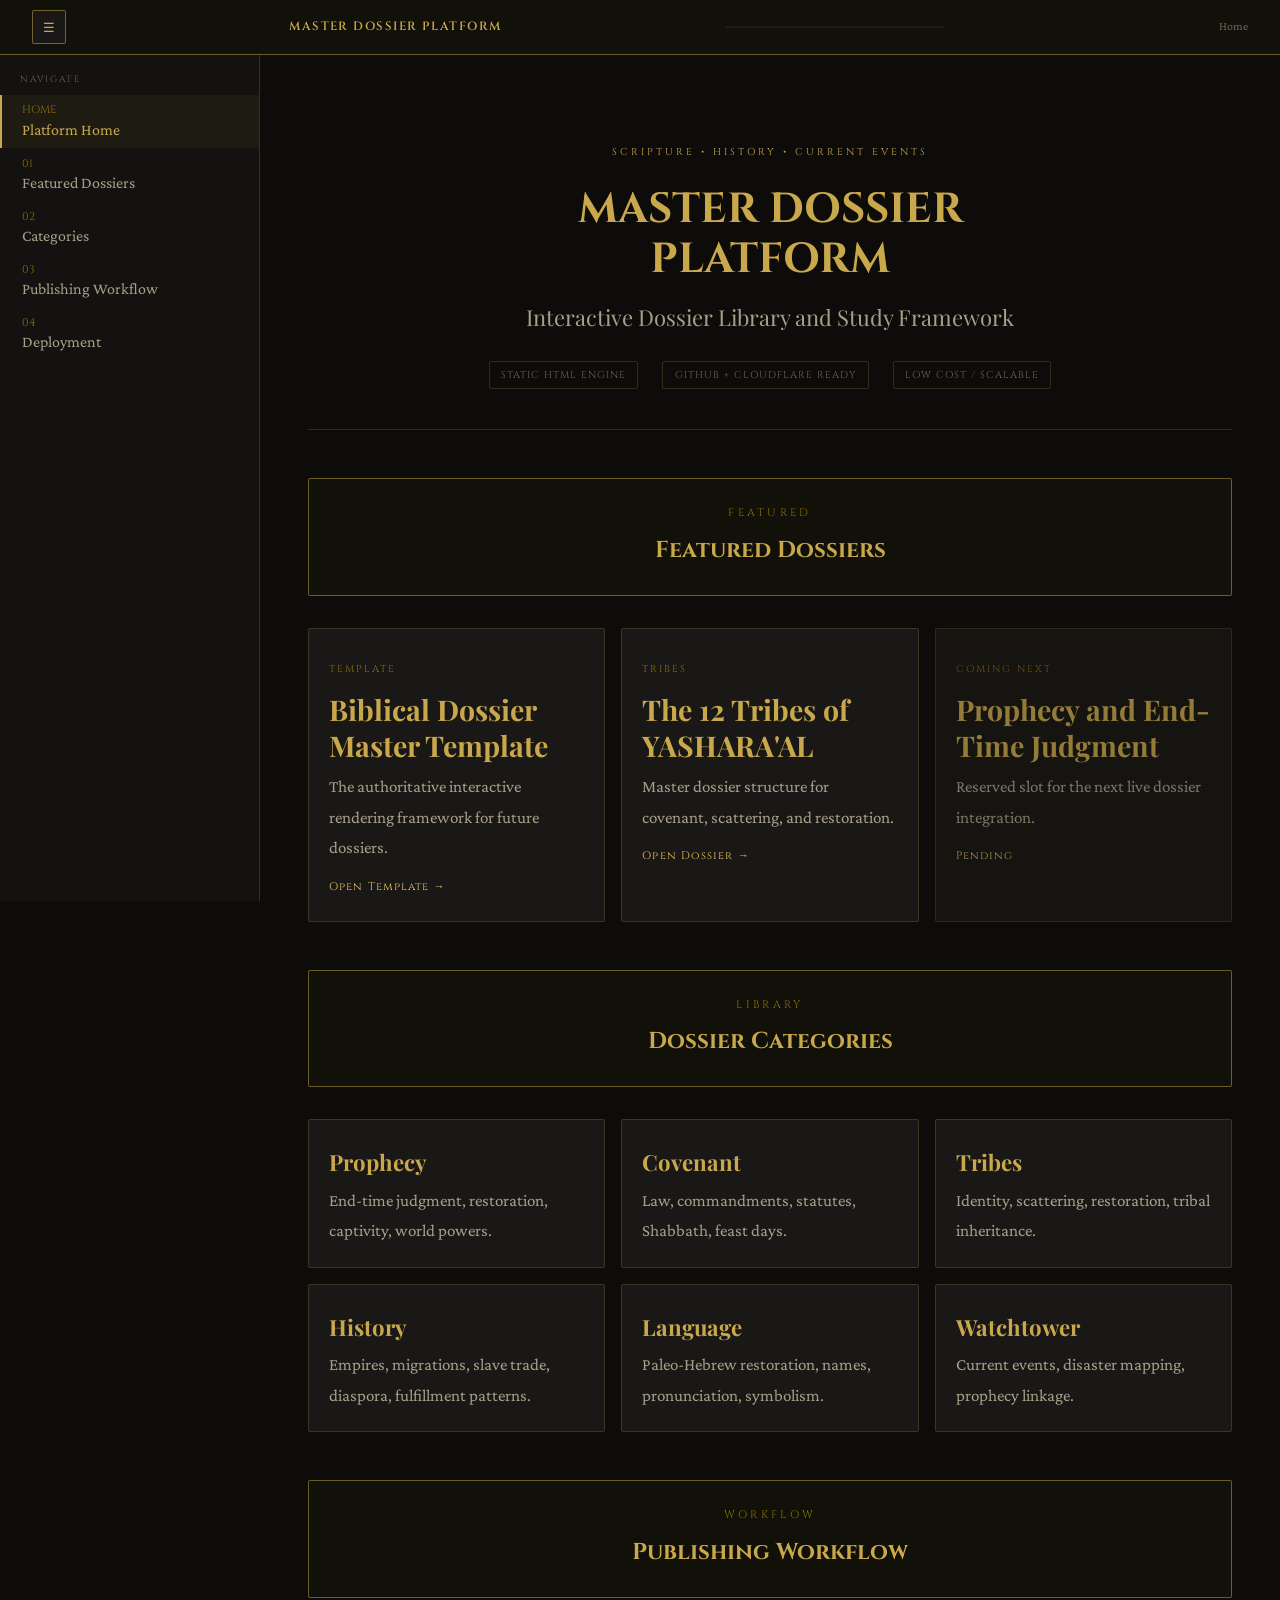
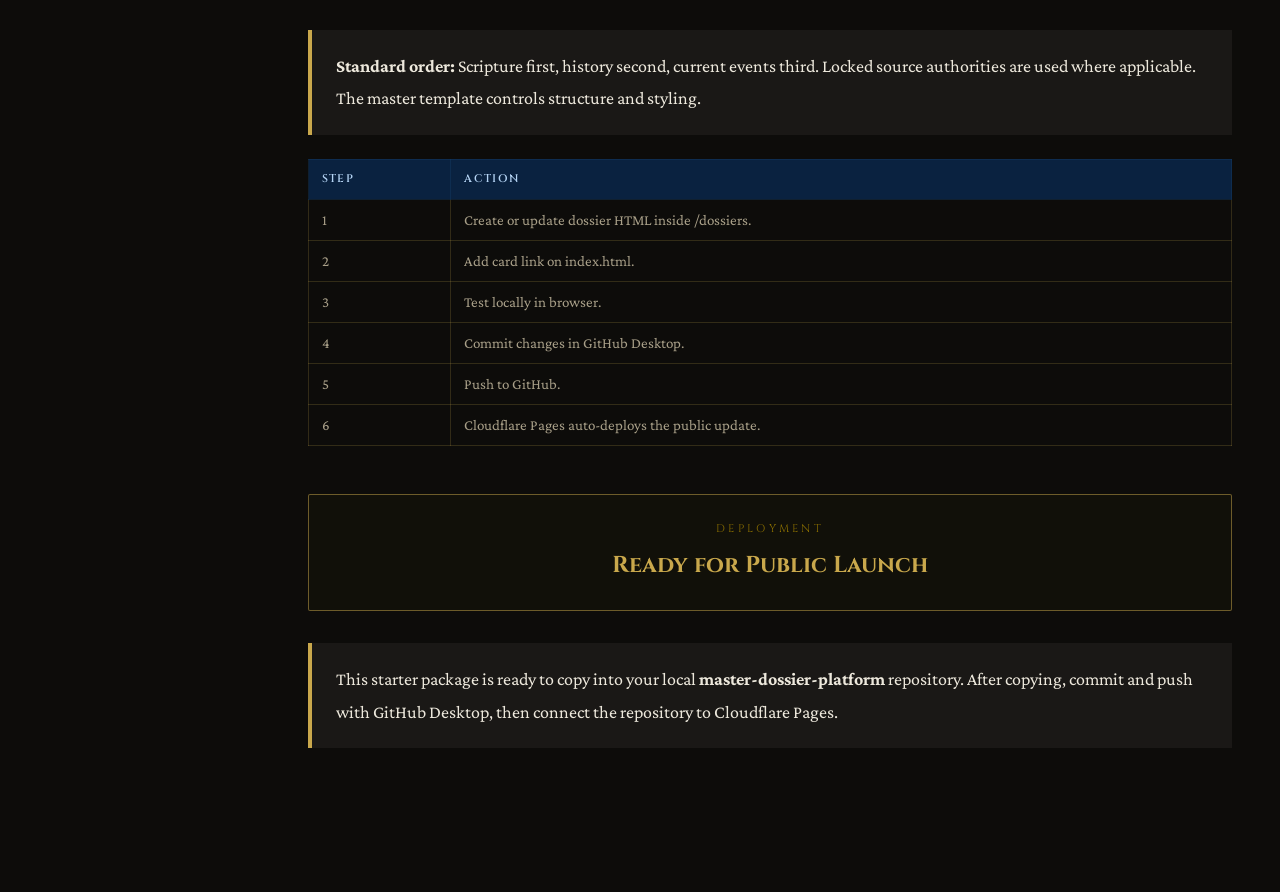
==== index.html @ 312e2ee8 "Initial platform deployment Initial operational starter package" ====
<!DOCTYPE html>
<html lang="en"><head><meta charset="UTF-8"><meta name="viewport" content="width=device-width, initial-scale=1.0"><title>Master Dossier Platform</title><link href="https://fonts.googleapis.com/css2?family=Playfair+Display:wght@400;600;700&family=Crimson+Pro:ital,wght@0,300;0,400;0,600;1,400&family=Cinzel:wght@400;600;700&display=swap" rel="stylesheet"><link rel="stylesheet" href="css/main.css"></head>
<body><header class="site-header"><div class="site-header-inner"><button class="sidebar-toggle" id="sidebarToggle" aria-label="Toggle navigation">☰</button><span class="site-title">MASTER DOSSIER PLATFORM</span><div class="progress-bar-wrap"><div class="progress-bar-fill" id="progressFill"></div></div><span class="section-indicator" id="sectionIndicator">Home</span></div></header>
<div class="layout" id="layout"><nav class="sidebar" id="sidebar"><div class="nav-label">Navigate</div><a class="nav-item active" onclick="scrollToAnchor('home')" id="nav-home"><span class="nav-num">HOME</span>Platform Home</a><a class="nav-item" onclick="scrollToAnchor('featured')" id="nav-featured"><span class="nav-num">01</span>Featured Dossiers</a><a class="nav-item" onclick="scrollToAnchor('categories')" id="nav-categories"><span class="nav-num">02</span>Categories</a><a class="nav-item" onclick="scrollToAnchor('workflow')" id="nav-workflow"><span class="nav-num">03</span>Publishing Workflow</a><a class="nav-item" onclick="scrollToAnchor('deployment')" id="nav-deployment"><span class="nav-num">04</span>Deployment</a></nav>
<main class="main" id="mainContent"><section class="title-block doc-section visible" id="home"><span class="dossier-eyebrow">SCRIPTURE • HISTORY • CURRENT EVENTS</span><h1 class="dossier-title">MASTER DOSSIER<br>PLATFORM</h1><div class="dossier-subtitle">Interactive Dossier Library and Study Framework</div><div class="dossier-meta"><span class="meta-pill">STATIC HTML ENGINE</span><span class="meta-pill">GITHUB + CLOUDFLARE READY</span><span class="meta-pill">LOW COST / SCALABLE</span></div></section>
<section class="doc-section visible" id="featured"><div class="section-divider"><span class="section-num">FEATURED</span><div class="section-title">Featured Dossiers</div></div><div class="card-grid"><a class="dossier-card" href="dossiers/biblical-dossier-master-template.html"><span class="card-kicker">TEMPLATE</span><h2>Biblical Dossier Master Template</h2><p>The authoritative interactive rendering framework for future dossiers.</p><span class="card-link">Open Template →</span></a><a class="dossier-card" href="dossiers/the-12-tribes-of-yasharal.html"><span class="card-kicker">TRIBES</span><h2>The 12 Tribes of YASHARA'AL</h2><p>Master dossier structure for covenant, scattering, and restoration.</p><span class="card-link">Open Dossier →</span></a><a class="dossier-card muted" href="#"><span class="card-kicker">COMING NEXT</span><h2>Prophecy and End-Time Judgment</h2><p>Reserved slot for the next live dossier integration.</p><span class="card-link">Pending</span></a></div></section>
<section class="doc-section" id="categories"><div class="section-divider"><span class="section-num">LIBRARY</span><div class="section-title">Dossier Categories</div></div><div class="category-grid"><div class="category-block"><h3>Prophecy</h3><p>End-time judgment, restoration, captivity, world powers.</p></div><div class="category-block"><h3>Covenant</h3><p>Law, commandments, statutes, Shabbath, feast days.</p></div><div class="category-block"><h3>Tribes</h3><p>Identity, scattering, restoration, tribal inheritance.</p></div><div class="category-block"><h3>History</h3><p>Empires, migrations, slave trade, diaspora, fulfillment patterns.</p></div><div class="category-block"><h3>Language</h3><p>Paleo-Hebrew restoration, names, pronunciation, symbolism.</p></div><div class="category-block"><h3>Watchtower</h3><p>Current events, disaster mapping, prophecy linkage.</p></div></div></section>
<section class="doc-section" id="workflow"><div class="section-divider"><span class="section-num">WORKFLOW</span><div class="section-title">Publishing Workflow</div></div><div class="callout"><p><strong>Standard order:</strong> Scripture first, history second, current events third. Locked source authorities are used where applicable. The master template controls structure and styling.</p></div><div class="table-wrap"><table><thead><tr><th>STEP</th><th>ACTION</th></tr></thead><tbody><tr><td>1</td><td>Create or update dossier HTML inside /dossiers.</td></tr><tr><td>2</td><td>Add card link on index.html.</td></tr><tr><td>3</td><td>Test locally in browser.</td></tr><tr><td>4</td><td>Commit changes in GitHub Desktop.</td></tr><tr><td>5</td><td>Push to GitHub.</td></tr><tr><td>6</td><td>Cloudflare Pages auto-deploys the public update.</td></tr></tbody></table></div></section>
<section class="doc-section" id="deployment"><div class="section-divider"><span class="section-num">DEPLOYMENT</span><div class="section-title">Ready for Public Launch</div></div><div class="callout"><p>This starter package is ready to copy into your local <strong>master-dossier-platform</strong> repository. After copying, commit and push with GitHub Desktop, then connect the repository to Cloudflare Pages.</p></div></section></main></div><button class="scroll-top" id="scrollTopBtn" onclick="window.scrollTo({top:0,behavior:'smooth'})" aria-label="Back to top">↑</button><script src="js/main.js"></script></body></html>
---- css/main.css ----
:root{--gold:#C9A84C;--gold-dim:#8B6F00;--gold-bright:#E8C560;--bg-page:#0D0C0A;--bg-section:#131210;--bg-card:#1A1816;--bg-scripture:#1E1B14;--bg-divider:#111009;--text-primary:#EDE8DC;--text-secondary:#A89F88;--text-muted:#6B6456;--border:rgba(201,168,76,.2);--border-bright:rgba(201,168,76,.5);--red-accent:#8B2020;--teal-accent:#1B5E5E}*{margin:0;padding:0;box-sizing:border-box}html{scroll-padding-top:64px}body{font-family:'Crimson Pro',Georgia,serif;background:var(--bg-page);color:var(--text-primary);font-size:19px;line-height:1.8}.site-header{position:sticky;top:0;z-index:100;background:var(--bg-divider);border-bottom:1px solid var(--border-bright);padding:0 2rem}.site-header-inner{max-width:1280px;margin:0 auto;display:flex;align-items:center;justify-content:space-between;height:54px;gap:1rem}.sidebar-toggle{background:var(--bg-card);color:var(--gold);border:1px solid var(--border-bright);width:34px;height:34px;border-radius:2px;cursor:pointer}.site-title{font-family:'Cinzel',serif;font-size:12px;font-weight:600;color:var(--gold);letter-spacing:.12em;white-space:nowrap}.progress-bar-wrap{flex:1;height:2px;background:rgba(255,255,255,.05);border-radius:2px;overflow:hidden;max-width:220px}.progress-bar-fill{height:100%;background:var(--gold);width:0%;transition:width .3s ease}.section-indicator{font-size:12px;color:var(--text-muted);white-space:nowrap;min-width:80px;text-align:right}.layout{max-width:1280px;margin:0 auto;display:grid;grid-template-columns:260px 1fr;min-height:calc(100vh - 54px);transition:grid-template-columns .25s ease}.layout.sidebar-collapsed{grid-template-columns:0 1fr}.sidebar{position:sticky;top:54px;height:calc(100vh - 54px);overflow-y:auto;background:var(--bg-section);border-right:1px solid var(--border);padding:1rem 0;transition:opacity .2s ease,transform .25s ease}.layout.sidebar-collapsed .sidebar{opacity:0;transform:translateX(-100%);pointer-events:none}.nav-label{font-family:'Cinzel',serif;font-size:9px;letter-spacing:.2em;color:var(--text-muted);padding:0 1.25rem;margin-bottom:.5rem;text-transform:uppercase}.nav-item{display:block;padding:.45rem 1.25rem;font-size:16px;color:var(--text-secondary);text-decoration:none;border-left:2px solid transparent;transition:all .2s;cursor:pointer;line-height:1.4}.nav-item:hover{color:var(--text-primary);background:rgba(201,168,76,.05)}.nav-item.active{color:var(--gold);border-left-color:var(--gold);background:rgba(201,168,76,.06)}.nav-num{font-family:'Cinzel',serif;font-size:11px;color:var(--gold-dim);display:block;margin-bottom:1px}.main{padding:2.5rem 3rem 6rem;overflow-x:hidden}.title-block{text-align:center;padding:3rem 0 2.5rem;border-bottom:1px solid var(--border);margin-bottom:2.5rem}.dossier-eyebrow{font-family:'Cinzel',serif;font-size:10px;letter-spacing:.3em;color:var(--gold);margin-bottom:1.5rem;display:block}.dossier-title{font-family:'Cinzel',serif;font-size:42px;font-weight:700;color:var(--gold);line-height:1.2;margin-bottom:.75rem}.dossier-subtitle{font-family:'Playfair Display',serif;font-size:22px;color:var(--text-secondary);margin-bottom:1.5rem}.dossier-meta{display:flex;justify-content:center;gap:1.5rem;flex-wrap:wrap}.meta-pill{font-size:10px;font-family:'Cinzel',serif;letter-spacing:.1em;color:var(--text-muted);border:1px solid var(--border);padding:.25rem .7rem;border-radius:2px}.doc-section{margin-bottom:3rem;opacity:0;transform:translateY(16px);transition:opacity .5s ease,transform .5s ease;scroll-margin-top:64px}.doc-section.visible{opacity:1;transform:none}.section-divider{background:var(--bg-divider);border:1px solid var(--border-bright);border-radius:2px;text-align:center;padding:1.5rem;margin-bottom:2rem}.section-num{font-family:'Cinzel',serif;font-size:11px;letter-spacing:.3em;color:var(--gold-dim);margin-bottom:.4rem;display:block}.section-title{font-family:'Cinzel',serif;font-size:23px;font-weight:700;color:var(--gold)}.callout{background:var(--bg-card);border-left:4px solid var(--gold);padding:1.25rem 1.5rem;margin:1.5rem 0;font-size:18px;line-height:1.8;color:var(--text-primary)}.card-grid,.category-grid{display:grid;grid-template-columns:repeat(3,minmax(0,1fr));gap:1rem}.dossier-card,.category-block{display:block;text-decoration:none;background:var(--bg-card);border:1px solid var(--border);border-radius:2px;padding:1.25rem;color:var(--text-primary);transition:transform .2s ease,border-color .2s ease,background .2s ease}.dossier-card:hover{transform:translateY(-2px);border-color:var(--border-bright);background:rgba(201,168,76,.05)}.dossier-card.muted{opacity:.72}.card-kicker{font-family:'Cinzel',serif;font-size:10px;letter-spacing:.2em;color:var(--gold-dim)}.dossier-card h2,.category-block h3{font-family:'Playfair Display',serif;color:var(--gold);line-height:1.25;margin:.55rem 0}.dossier-card p,.category-block p{color:var(--text-secondary);font-size:17px}.card-link{display:inline-block;margin-top:.8rem;color:var(--gold-bright);font-family:'Cinzel',serif;font-size:11px;letter-spacing:.1em}.table-wrap{overflow-x:auto;margin:1rem 0}table{width:100%;border-collapse:collapse;font-size:15px}th{background:#0A2240;color:#B5D4F4;font-family:'Cinzel',serif;font-size:11px;letter-spacing:.12em;padding:.6rem .8rem;text-align:left;border:1px solid rgba(21,63,106,.4);font-weight:600}td{padding:.5rem .8rem;border:1px solid var(--border);color:var(--text-secondary);vertical-align:top;line-height:1.6;font-size:15px}.scroll-top{position:fixed;bottom:2rem;right:2rem;background:var(--bg-card);border:1px solid var(--border-bright);color:var(--gold);width:40px;height:40px;border-radius:2px;cursor:pointer;display:flex;align-items:center;justify-content:center;font-size:18px;opacity:0;transition:opacity .3s;z-index:200}.scroll-top.visible{opacity:1}@media(max-width:760px){.layout{grid-template-columns:1fr}.sidebar{position:fixed;z-index:99;width:260px;left:0}.layout.sidebar-collapsed .sidebar{transform:translateX(-100%)}.main{padding:1.5rem 1rem 4rem}.dossier-title{font-size:30px}.card-grid,.category-grid{grid-template-columns:1fr}.section-indicator,.progress-bar-wrap{display:none}}
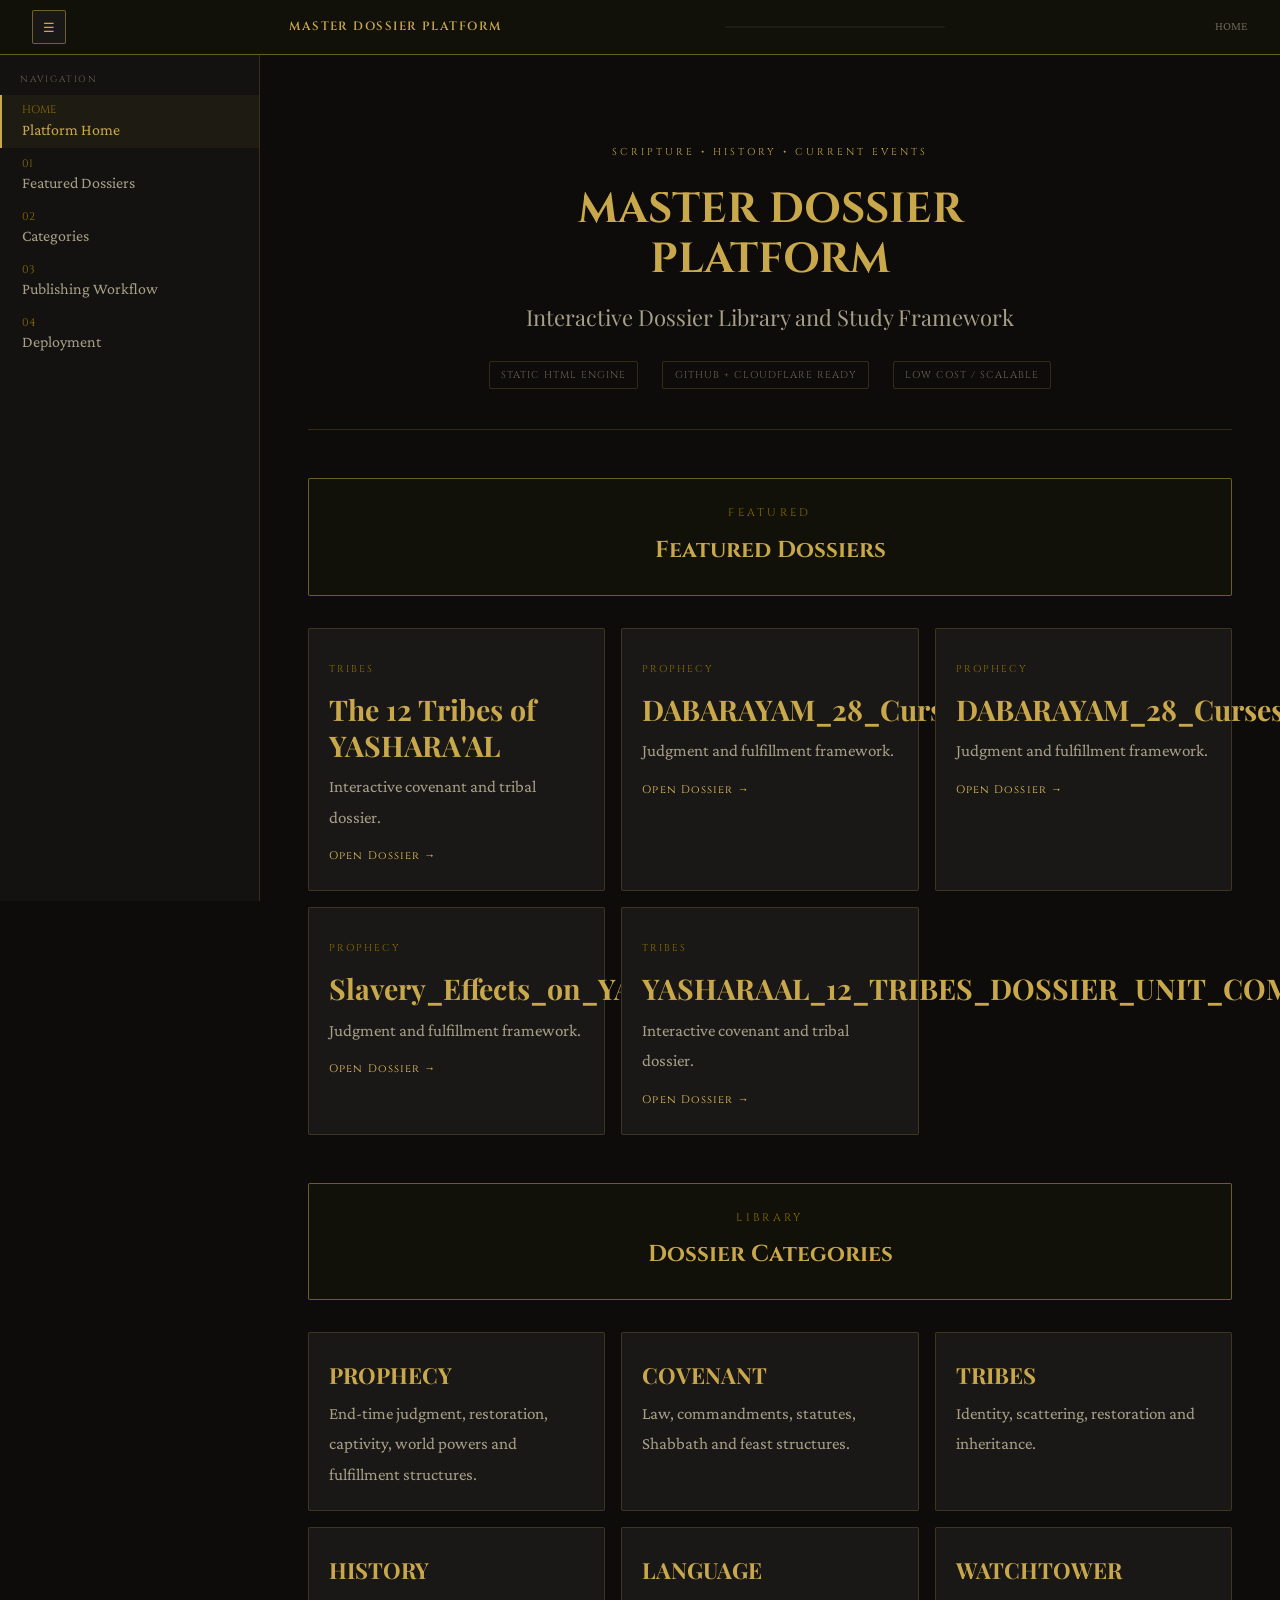
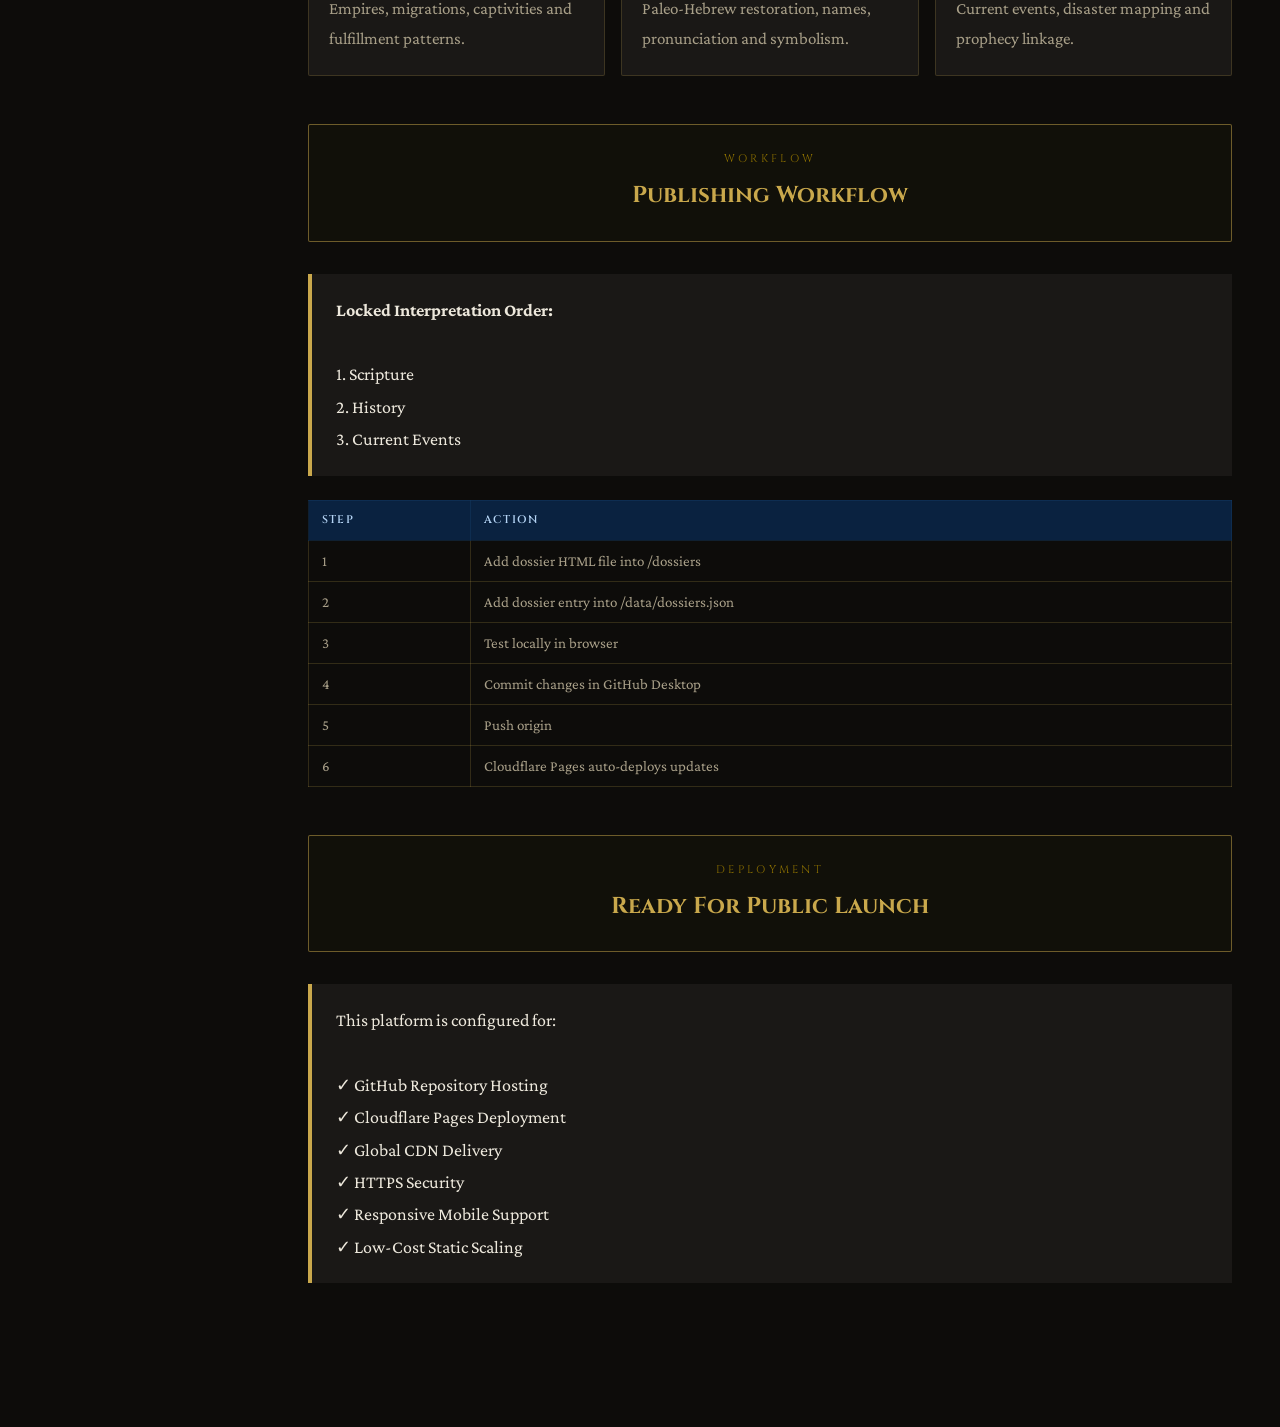
==== commit cab5cc67: "Updated json files" ====
--- a/index.html
+++ b/index.html
@@ -1,9 +1,324 @@
 <!DOCTYPE html>
-<html lang="en"><head><meta charset="UTF-8"><meta name="viewport" content="width=device-width, initial-scale=1.0"><title>Master Dossier Platform</title><link href="https://fonts.googleapis.com/css2?family=Playfair+Display:wght@400;600;700&family=Crimson+Pro:ital,wght@0,300;0,400;0,600;1,400&family=Cinzel:wght@400;600;700&display=swap" rel="stylesheet"><link rel="stylesheet" href="css/main.css"></head>
-<body><header class="site-header"><div class="site-header-inner"><button class="sidebar-toggle" id="sidebarToggle" aria-label="Toggle navigation">☰</button><span class="site-title">MASTER DOSSIER PLATFORM</span><div class="progress-bar-wrap"><div class="progress-bar-fill" id="progressFill"></div></div><span class="section-indicator" id="sectionIndicator">Home</span></div></header>
-<div class="layout" id="layout"><nav class="sidebar" id="sidebar"><div class="nav-label">Navigate</div><a class="nav-item active" onclick="scrollToAnchor('home')" id="nav-home"><span class="nav-num">HOME</span>Platform Home</a><a class="nav-item" onclick="scrollToAnchor('featured')" id="nav-featured"><span class="nav-num">01</span>Featured Dossiers</a><a class="nav-item" onclick="scrollToAnchor('categories')" id="nav-categories"><span class="nav-num">02</span>Categories</a><a class="nav-item" onclick="scrollToAnchor('workflow')" id="nav-workflow"><span class="nav-num">03</span>Publishing Workflow</a><a class="nav-item" onclick="scrollToAnchor('deployment')" id="nav-deployment"><span class="nav-num">04</span>Deployment</a></nav>
-<main class="main" id="mainContent"><section class="title-block doc-section visible" id="home"><span class="dossier-eyebrow">SCRIPTURE • HISTORY • CURRENT EVENTS</span><h1 class="dossier-title">MASTER DOSSIER<br>PLATFORM</h1><div class="dossier-subtitle">Interactive Dossier Library and Study Framework</div><div class="dossier-meta"><span class="meta-pill">STATIC HTML ENGINE</span><span class="meta-pill">GITHUB + CLOUDFLARE READY</span><span class="meta-pill">LOW COST / SCALABLE</span></div></section>
-<section class="doc-section visible" id="featured"><div class="section-divider"><span class="section-num">FEATURED</span><div class="section-title">Featured Dossiers</div></div><div class="card-grid"><a class="dossier-card" href="dossiers/biblical-dossier-master-template.html"><span class="card-kicker">TEMPLATE</span><h2>Biblical Dossier Master Template</h2><p>The authoritative interactive rendering framework for future dossiers.</p><span class="card-link">Open Template →</span></a><a class="dossier-card" href="dossiers/the-12-tribes-of-yasharal.html"><span class="card-kicker">TRIBES</span><h2>The 12 Tribes of YASHARA'AL</h2><p>Master dossier structure for covenant, scattering, and restoration.</p><span class="card-link">Open Dossier →</span></a><a class="dossier-card muted" href="#"><span class="card-kicker">COMING NEXT</span><h2>Prophecy and End-Time Judgment</h2><p>Reserved slot for the next live dossier integration.</p><span class="card-link">Pending</span></a></div></section>
-<section class="doc-section" id="categories"><div class="section-divider"><span class="section-num">LIBRARY</span><div class="section-title">Dossier Categories</div></div><div class="category-grid"><div class="category-block"><h3>Prophecy</h3><p>End-time judgment, restoration, captivity, world powers.</p></div><div class="category-block"><h3>Covenant</h3><p>Law, commandments, statutes, Shabbath, feast days.</p></div><div class="category-block"><h3>Tribes</h3><p>Identity, scattering, restoration, tribal inheritance.</p></div><div class="category-block"><h3>History</h3><p>Empires, migrations, slave trade, diaspora, fulfillment patterns.</p></div><div class="category-block"><h3>Language</h3><p>Paleo-Hebrew restoration, names, pronunciation, symbolism.</p></div><div class="category-block"><h3>Watchtower</h3><p>Current events, disaster mapping, prophecy linkage.</p></div></div></section>
-<section class="doc-section" id="workflow"><div class="section-divider"><span class="section-num">WORKFLOW</span><div class="section-title">Publishing Workflow</div></div><div class="callout"><p><strong>Standard order:</strong> Scripture first, history second, current events third. Locked source authorities are used where applicable. The master template controls structure and styling.</p></div><div class="table-wrap"><table><thead><tr><th>STEP</th><th>ACTION</th></tr></thead><tbody><tr><td>1</td><td>Create or update dossier HTML inside /dossiers.</td></tr><tr><td>2</td><td>Add card link on index.html.</td></tr><tr><td>3</td><td>Test locally in browser.</td></tr><tr><td>4</td><td>Commit changes in GitHub Desktop.</td></tr><tr><td>5</td><td>Push to GitHub.</td></tr><tr><td>6</td><td>Cloudflare Pages auto-deploys the public update.</td></tr></tbody></table></div></section>
-<section class="doc-section" id="deployment"><div class="section-divider"><span class="section-num">DEPLOYMENT</span><div class="section-title">Ready for Public Launch</div></div><div class="callout"><p>This starter package is ready to copy into your local <strong>master-dossier-platform</strong> repository. After copying, commit and push with GitHub Desktop, then connect the repository to Cloudflare Pages.</p></div></section></main></div><button class="scroll-top" id="scrollTopBtn" onclick="window.scrollTo({top:0,behavior:'smooth'})" aria-label="Back to top">↑</button><script src="js/main.js"></script></body></html>+<html lang="en">
+<head>
+  <meta charset="UTF-8" />
+  <meta name="viewport" content="width=device-width, initial-scale=1.0" />
+  <title>MASTER DOSSIER PLATFORM</title>
+
+  <link href="https://fonts.googleapis.com/css2?family=Playfair+Display:wght@400;600;700&family=Crimson+Pro:wght@300;400;600&family=Cinzel:wght@400;600;700&display=swap" rel="stylesheet">
+
+  <link rel="stylesheet" href="css/main.css" />
+</head>
+
+<body>
+
+<header class="site-header">
+  <div class="site-header-inner">
+
+    <button class="sidebar-toggle" id="sidebarToggle">
+      ☰
+    </button>
+
+    <span class="site-title">
+      MASTER DOSSIER PLATFORM
+    </span>
+
+    <div class="progress-bar-wrap">
+      <div class="progress-bar-fill" id="progressFill"></div>
+    </div>
+
+    <span class="section-indicator" id="sectionIndicator">
+      HOME
+    </span>
+
+  </div>
+</header>
+
+<div class="layout" id="layout">
+
+  <!-- SIDEBAR -->
+  <nav class="sidebar" id="sidebar">
+
+    <div class="nav-label">
+      NAVIGATION
+    </div>
+
+    <a class="nav-item active" onclick="scrollToAnchor('home')" id="nav-home">
+      <span class="nav-num">HOME</span>
+      Platform Home
+    </a>
+
+    <a class="nav-item" onclick="scrollToAnchor('featured')" id="nav-featured">
+      <span class="nav-num">01</span>
+      Featured Dossiers
+    </a>
+
+    <a class="nav-item" onclick="scrollToAnchor('categories')" id="nav-categories">
+      <span class="nav-num">02</span>
+      Categories
+    </a>
+
+    <a class="nav-item" onclick="scrollToAnchor('workflow')" id="nav-workflow">
+      <span class="nav-num">03</span>
+      Publishing Workflow
+    </a>
+
+    <a class="nav-item" onclick="scrollToAnchor('deployment')" id="nav-deployment">
+      <span class="nav-num">04</span>
+      Deployment
+    </a>
+
+  </nav>
+
+  <!-- MAIN -->
+  <main class="main" id="mainContent">
+
+    <!-- HERO -->
+    <section class="title-block doc-section visible" id="home">
+
+      <span class="dossier-eyebrow">
+        SCRIPTURE • HISTORY • CURRENT EVENTS
+      </span>
+
+      <h1 class="dossier-title">
+        MASTER DOSSIER<br />
+        PLATFORM
+      </h1>
+
+      <div class="dossier-subtitle">
+        Interactive Dossier Library and Study Framework
+      </div>
+
+      <div class="dossier-meta">
+
+        <span class="meta-pill">
+          STATIC HTML ENGINE
+        </span>
+
+        <span class="meta-pill">
+          GITHUB + CLOUDFLARE READY
+        </span>
+
+        <span class="meta-pill">
+          LOW COST / SCALABLE
+        </span>
+
+      </div>
+
+    </section>
+
+    <!-- FEATURED DOSSIERS -->
+    <section class="doc-section visible" id="featured">
+
+      <div class="section-divider">
+
+        <span class="section-num">
+          FEATURED
+        </span>
+
+        <div class="section-title">
+          Featured Dossiers
+        </div>
+
+      </div>
+
+      <!-- AUTO GENERATED DOSSIER CARDS -->
+      <div class="card-grid" id="dossierGrid"></div>
+
+    </section>
+
+    <!-- CATEGORIES -->
+    <section class="doc-section" id="categories">
+
+      <div class="section-divider">
+
+        <span class="section-num">
+          LIBRARY
+        </span>
+
+        <div class="section-title">
+          Dossier Categories
+        </div>
+
+      </div>
+
+      <div class="category-grid">
+
+        <div class="category-block">
+          <h3>PROPHECY</h3>
+          <p>
+            End-time judgment, restoration, captivity,
+            world powers and fulfillment structures.
+          </p>
+        </div>
+
+        <div class="category-block">
+          <h3>COVENANT</h3>
+          <p>
+            Law, commandments, statutes,
+            Shabbath and feast structures.
+          </p>
+        </div>
+
+        <div class="category-block">
+          <h3>TRIBES</h3>
+          <p>
+            Identity, scattering,
+            restoration and inheritance.
+          </p>
+        </div>
+
+        <div class="category-block">
+          <h3>HISTORY</h3>
+          <p>
+            Empires, migrations,
+            captivities and fulfillment patterns.
+          </p>
+        </div>
+
+        <div class="category-block">
+          <h3>LANGUAGE</h3>
+          <p>
+            Paleo-Hebrew restoration,
+            names, pronunciation and symbolism.
+          </p>
+        </div>
+
+        <div class="category-block">
+          <h3>WATCHTOWER</h3>
+          <p>
+            Current events,
+            disaster mapping and prophecy linkage.
+          </p>
+        </div>
+
+      </div>
+
+    </section>
+
+    <!-- WORKFLOW -->
+    <section class="doc-section" id="workflow">
+
+      <div class="section-divider">
+
+        <span class="section-num">
+          WORKFLOW
+        </span>
+
+        <div class="section-title">
+          Publishing Workflow
+        </div>
+
+      </div>
+
+      <div class="callout">
+
+        <p>
+          <strong>Locked Interpretation Order:</strong><br /><br />
+
+          1. Scripture<br />
+          2. History<br />
+          3. Current Events
+        </p>
+
+      </div>
+
+      <div class="table-wrap">
+
+        <table>
+
+          <thead>
+            <tr>
+              <th>STEP</th>
+              <th>ACTION</th>
+            </tr>
+          </thead>
+
+          <tbody>
+
+            <tr>
+              <td>1</td>
+              <td>Add dossier HTML file into /dossiers</td>
+            </tr>
+
+            <tr>
+              <td>2</td>
+              <td>Add dossier entry into /data/dossiers.json</td>
+            </tr>
+
+            <tr>
+              <td>3</td>
+              <td>Test locally in browser</td>
+            </tr>
+
+            <tr>
+              <td>4</td>
+              <td>Commit changes in GitHub Desktop</td>
+            </tr>
+
+            <tr>
+              <td>5</td>
+              <td>Push origin</td>
+            </tr>
+
+            <tr>
+              <td>6</td>
+              <td>Cloudflare Pages auto-deploys updates</td>
+            </tr>
+
+          </tbody>
+
+        </table>
+
+      </div>
+
+    </section>
+
+    <!-- DEPLOYMENT -->
+    <section class="doc-section" id="deployment">
+
+      <div class="section-divider">
+
+        <span class="section-num">
+          DEPLOYMENT
+        </span>
+
+        <div class="section-title">
+          Ready For Public Launch
+        </div>
+
+      </div>
+
+      <div class="callout">
+
+        <p>
+          This platform is configured for:
+        </p>
+
+        <br />
+
+        <p>
+          ✓ GitHub Repository Hosting<br />
+          ✓ Cloudflare Pages Deployment<br />
+          ✓ Global CDN Delivery<br />
+          ✓ HTTPS Security<br />
+          ✓ Responsive Mobile Support<br />
+          ✓ Low-Cost Static Scaling
+        </p>
+
+      </div>
+
+    </section>
+
+  </main>
+
+</div>
+
+<button class="scroll-top" id="scrollTopBtn">
+  ↑
+</button>
+
+<script src="js/main.js"></script>
+
+</body>
+</html>
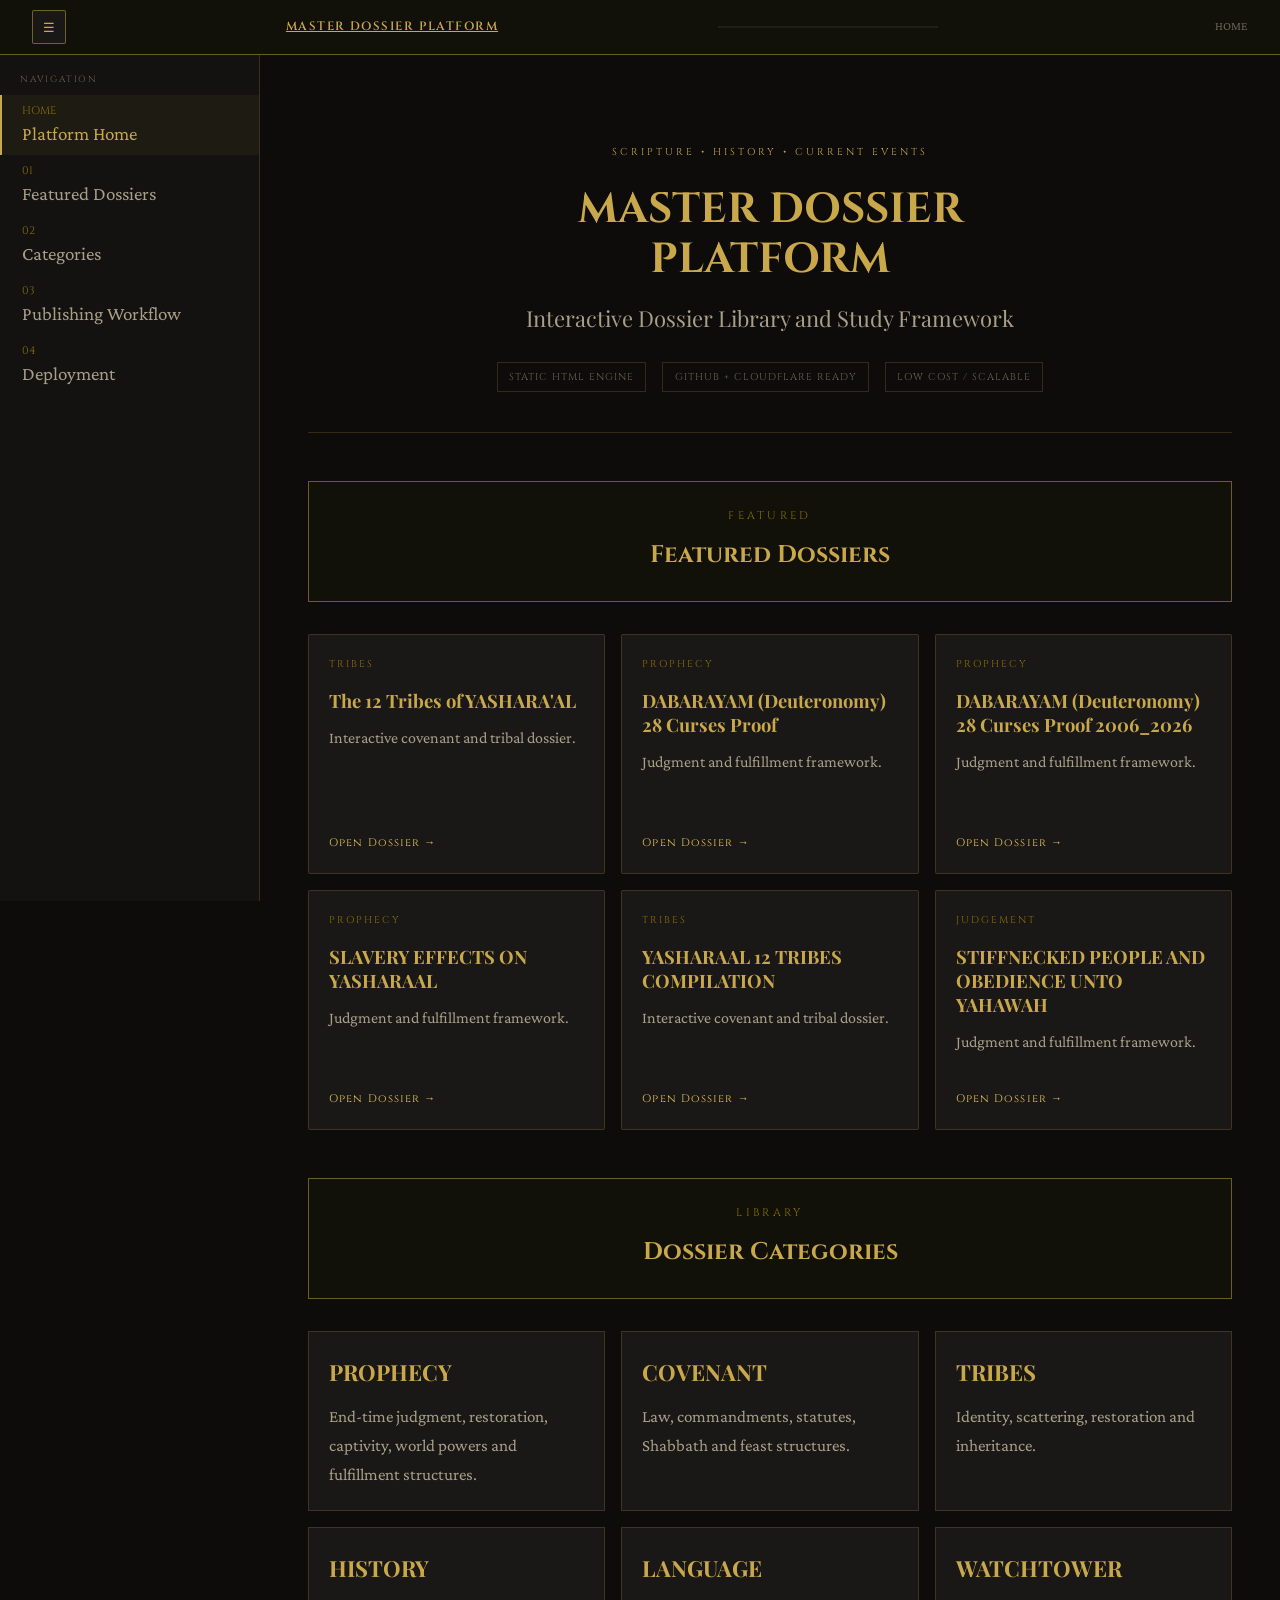
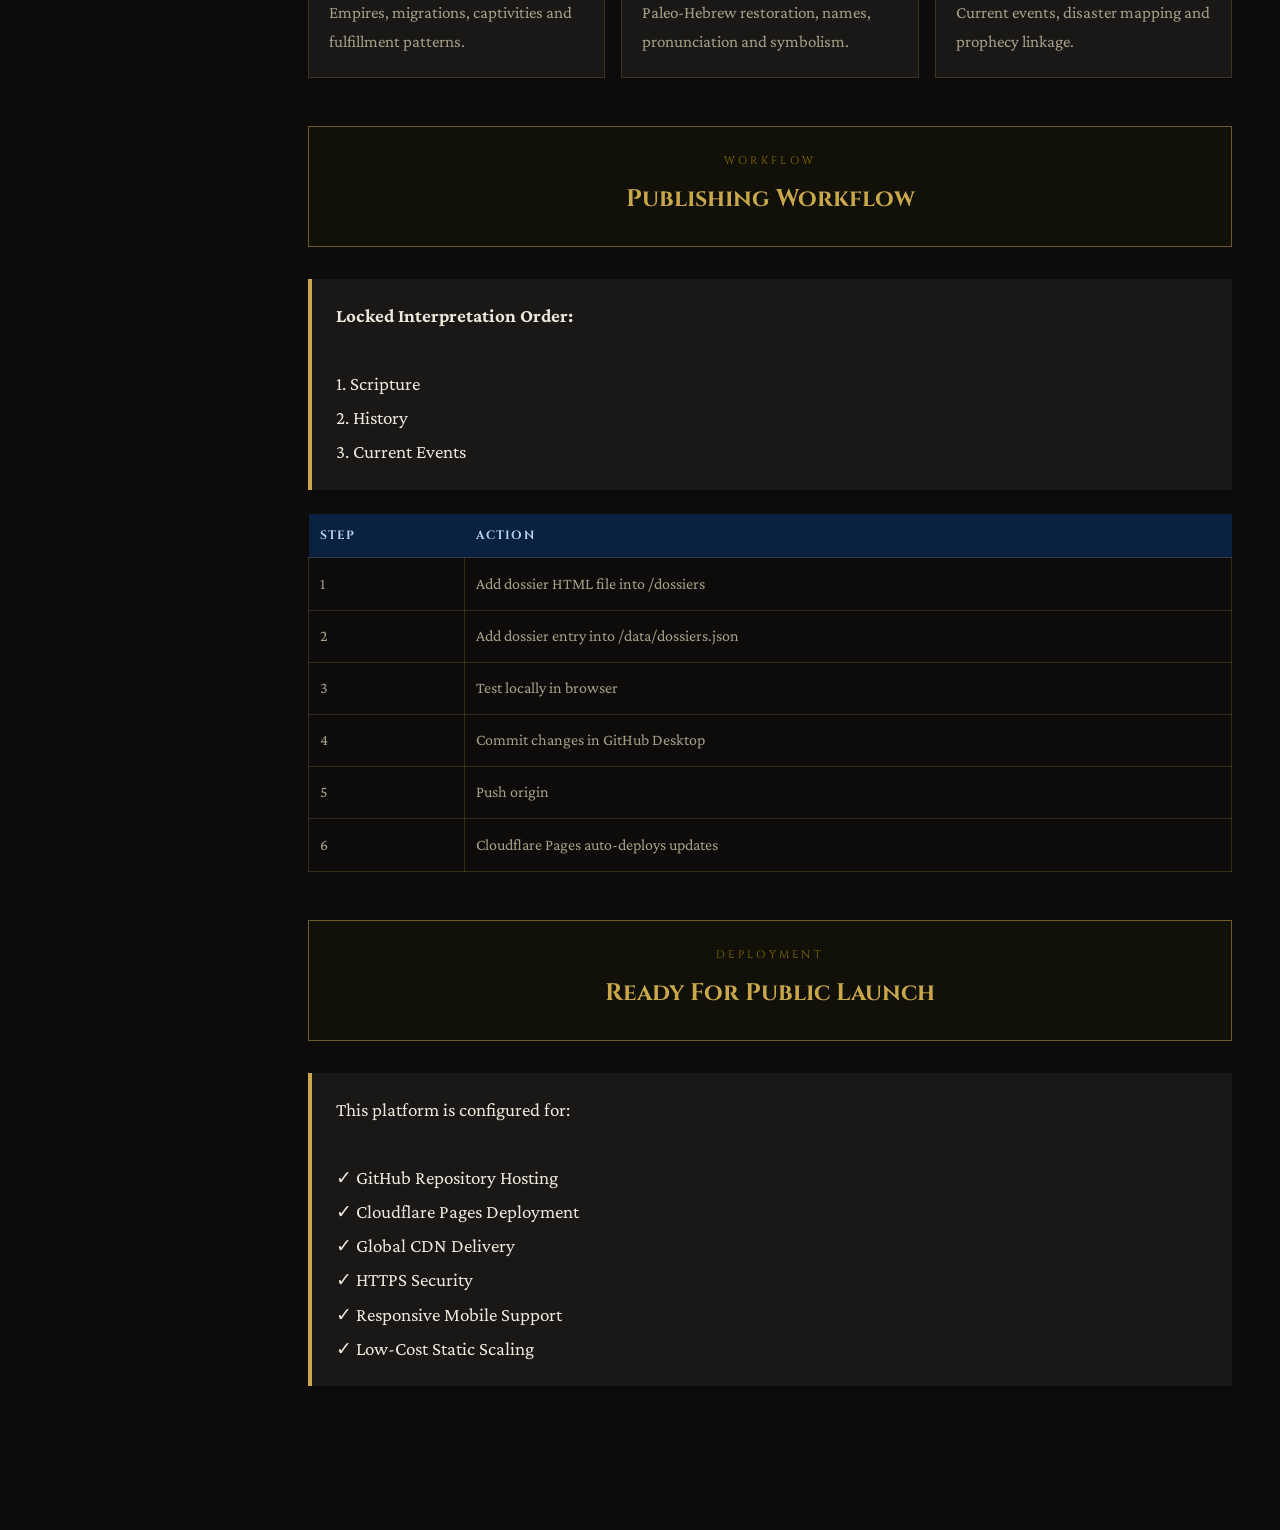
==== commit 06ad4329: "adding link back to the Master home page" ====
--- a/index.html
+++ b/index.html
@@ -19,9 +19,12 @@
       ☰
     </button>
 
-    <span class="site-title">
-      MASTER DOSSIER PLATFORM
-    </span>
+<a href="index.html"
+        class="site-title">
+
+        MASTER DOSSIER PLATFORM
+
+</a>
 
     <div class="progress-bar-wrap">
       <div class="progress-bar-fill" id="progressFill"></div>
--- a/css/main.css
+++ b/css/main.css
@@ -1 +1,792 @@
- :root{--gold:#C9A84C;--gold-dim:#8B6F00;--gold-bright:#E8C560;--bg-page:#0D0C0A;--bg-section:#131210;--bg-card:#1A1816;--bg-scripture:#1E1B14;--bg-divider:#111009;--text-primary:#EDE8DC;--text-secondary:#A89F88;--text-muted:#6B6456;--border:rgba(201,168,76,.2);--border-bright:rgba(201,168,76,.5);--red-accent:#8B2020;--teal-accent:#1B5E5E}*{margin:0;padding:0;box-sizing:border-box}html{scroll-padding-top:64px}body{font-family:'Crimson Pro',Georgia,serif;background:var(--bg-page);color:var(--text-primary);font-size:19px;line-height:1.8}.site-header{position:sticky;top:0;z-index:100;background:var(--bg-divider);border-bottom:1px solid var(--border-bright);padding:0 2rem}.site-header-inner{max-width:1280px;margin:0 auto;display:flex;align-items:center;justify-content:space-between;height:54px;gap:1rem}.sidebar-toggle{background:var(--bg-card);color:var(--gold);border:1px solid var(--border-bright);width:34px;height:34px;border-radius:2px;cursor:pointer}.site-title{font-family:'Cinzel',serif;font-size:12px;font-weight:600;color:var(--gold);letter-spacing:.12em;white-space:nowrap}.progress-bar-wrap{flex:1;height:2px;background:rgba(255,255,255,.05);border-radius:2px;overflow:hidden;max-width:220px}.progress-bar-fill{height:100%;background:var(--gold);width:0%;transition:width .3s ease}.section-indicator{font-size:12px;color:var(--text-muted);white-space:nowrap;min-width:80px;text-align:right}.layout{max-width:1280px;margin:0 auto;display:grid;grid-template-columns:260px 1fr;min-height:calc(100vh - 54px);transition:grid-template-columns .25s ease}.layout.sidebar-collapsed{grid-template-columns:0 1fr}.sidebar{position:sticky;top:54px;height:calc(100vh - 54px);overflow-y:auto;background:var(--bg-section);border-right:1px solid var(--border);padding:1rem 0;transition:opacity .2s ease,transform .25s ease}.layout.sidebar-collapsed .sidebar{opacity:0;transform:translateX(-100%);pointer-events:none}.nav-label{font-family:'Cinzel',serif;font-size:9px;letter-spacing:.2em;color:var(--text-muted);padding:0 1.25rem;margin-bottom:.5rem;text-transform:uppercase}.nav-item{display:block;padding:.45rem 1.25rem;font-size:16px;color:var(--text-secondary);text-decoration:none;border-left:2px solid transparent;transition:all .2s;cursor:pointer;line-height:1.4}.nav-item:hover{color:var(--text-primary);background:rgba(201,168,76,.05)}.nav-item.active{color:var(--gold);border-left-color:var(--gold);background:rgba(201,168,76,.06)}.nav-num{font-family:'Cinzel',serif;font-size:11px;color:var(--gold-dim);display:block;margin-bottom:1px}.main{padding:2.5rem 3rem 6rem;overflow-x:hidden}.title-block{text-align:center;padding:3rem 0 2.5rem;border-bottom:1px solid var(--border);margin-bottom:2.5rem}.dossier-eyebrow{font-family:'Cinzel',serif;font-size:10px;letter-spacing:.3em;color:var(--gold);margin-bottom:1.5rem;display:block}.dossier-title{font-family:'Cinzel',serif;font-size:42px;font-weight:700;color:var(--gold);line-height:1.2;margin-bottom:.75rem}.dossier-subtitle{font-family:'Playfair Display',serif;font-size:22px;color:var(--text-secondary);margin-bottom:1.5rem}.dossier-meta{display:flex;justify-content:center;gap:1.5rem;flex-wrap:wrap}.meta-pill{font-size:10px;font-family:'Cinzel',serif;letter-spacing:.1em;color:var(--text-muted);border:1px solid var(--border);padding:.25rem .7rem;border-radius:2px}.doc-section{margin-bottom:3rem;opacity:0;transform:translateY(16px);transition:opacity .5s ease,transform .5s ease;scroll-margin-top:64px}.doc-section.visible{opacity:1;transform:none}.section-divider{background:var(--bg-divider);border:1px solid var(--border-bright);border-radius:2px;text-align:center;padding:1.5rem;margin-bottom:2rem}.section-num{font-family:'Cinzel',serif;font-size:11px;letter-spacing:.3em;color:var(--gold-dim);margin-bottom:.4rem;display:block}.section-title{font-family:'Cinzel',serif;font-size:23px;font-weight:700;color:var(--gold)}.callout{background:var(--bg-card);border-left:4px solid var(--gold);padding:1.25rem 1.5rem;margin:1.5rem 0;font-size:18px;line-height:1.8;color:var(--text-primary)}.card-grid,.category-grid{display:grid;grid-template-columns:repeat(3,minmax(0,1fr));gap:1rem}.dossier-card,.category-block{display:block;text-decoration:none;background:var(--bg-card);border:1px solid var(--border);border-radius:2px;padding:1.25rem;color:var(--text-primary);transition:transform .2s ease,border-color .2s ease,background .2s ease}.dossier-card:hover{transform:translateY(-2px);border-color:var(--border-bright);background:rgba(201,168,76,.05)}.dossier-card.muted{opacity:.72}.card-kicker{font-family:'Cinzel',serif;font-size:10px;letter-spacing:.2em;color:var(--gold-dim)}.dossier-card h2,.category-block h3{font-family:'Playfair Display',serif;color:var(--gold);line-height:1.25;margin:.55rem 0}.dossier-card p,.category-block p{color:var(--text-secondary);font-size:17px}.card-link{display:inline-block;margin-top:.8rem;color:var(--gold-bright);font-family:'Cinzel',serif;font-size:11px;letter-spacing:.1em}.table-wrap{overflow-x:auto;margin:1rem 0}table{width:100%;border-collapse:collapse;font-size:15px}th{background:#0A2240;color:#B5D4F4;font-family:'Cinzel',serif;font-size:11px;letter-spacing:.12em;padding:.6rem .8rem;text-align:left;border:1px solid rgba(21,63,106,.4);font-weight:600}td{padding:.5rem .8rem;border:1px solid var(--border);color:var(--text-secondary);vertical-align:top;line-height:1.6;font-size:15px}.scroll-top{position:fixed;bottom:2rem;right:2rem;background:var(--bg-card);border:1px solid var(--border-bright);color:var(--gold);width:40px;height:40px;border-radius:2px;cursor:pointer;display:flex;align-items:center;justify-content:center;font-size:18px;opacity:0;transition:opacity .3s;z-index:200}.scroll-top.visible{opacity:1}@media(max-width:760px){.layout{grid-template-columns:1fr}.sidebar{position:fixed;z-index:99;width:260px;left:0}.layout.sidebar-collapsed .sidebar{transform:translateX(-100%)}.main{padding:1.5rem 1rem 4rem}.dossier-title{font-size:30px}.card-grid,.category-grid{grid-template-columns:1fr}.section-indicator,.progress-bar-wrap{display:none}}+:root {
+
+  --gold: #C9A84C;
+  --gold-dim: #8B6F00;
+  --gold-bright: #E8C560;
+
+  --bg-page: #0D0C0A;
+  --bg-section: #131210;
+  --bg-card: #1A1816;
+  --bg-divider: #111009;
+
+  --text-primary: #EDE8DC;
+  --text-secondary: #A89F88;
+  --text-muted: #6B6456;
+
+  --border: rgba(201,168,76,0.2);
+  --border-bright: rgba(201,168,76,0.5);
+}
+
+/* =========================================
+   RESET
+========================================= */
+
+* {
+
+  margin: 0;
+  padding: 0;
+  box-sizing: border-box;
+}
+
+html {
+
+  scroll-padding-top: 64px;
+}
+
+body {
+
+  font-family: 'Crimson Pro', serif;
+
+  background: var(--bg-page);
+
+  color: var(--text-primary);
+
+  font-size: 19px;
+
+  line-height: 1.8;
+}
+
+/* =========================================
+   HEADER
+========================================= */
+
+.site-header {
+
+  position: sticky;
+
+  top: 0;
+
+  z-index: 100;
+
+  background: var(--bg-divider);
+
+  border-bottom:
+    1px solid var(--border-bright);
+
+  padding: 0 2rem;
+}
+
+.site-header-inner {
+
+  max-width: 1280px;
+
+  margin: 0 auto;
+
+  display: flex;
+
+  align-items: center;
+
+  justify-content: space-between;
+
+  gap: 1rem;
+
+  height: 54px;
+}
+
+.site-title {
+
+  font-family: 'Cinzel', serif;
+
+  font-size: 12px;
+
+  font-weight: 600;
+
+  letter-spacing: 0.12em;
+
+  color: var(--gold);
+}
+
+.sidebar-toggle {
+
+  background: var(--bg-card);
+
+  border:
+    1px solid var(--border-bright);
+
+  color: var(--gold);
+
+  width: 34px;
+
+  height: 34px;
+
+  cursor: pointer;
+
+  border-radius: 2px;
+}
+
+/* =========================================
+   PROGRESS BAR
+========================================= */
+
+.progress-bar-wrap {
+
+  flex: 1;
+
+  max-width: 220px;
+
+  height: 2px;
+
+  background:
+    rgba(255,255,255,0.06);
+
+  overflow: hidden;
+}
+
+.progress-bar-fill {
+
+  width: 0%;
+
+  height: 100%;
+
+  background: var(--gold);
+
+  transition: width 0.3s ease;
+}
+
+.section-indicator {
+
+  font-size: 12px;
+
+  color: var(--text-muted);
+
+  min-width: 90px;
+
+  text-align: right;
+}
+
+/* =========================================
+   LAYOUT
+========================================= */
+
+.layout {
+
+  max-width: 1280px;
+
+  margin: 0 auto;
+
+  display: grid;
+
+  grid-template-columns:
+    260px 1fr;
+
+  min-height:
+    calc(100vh - 54px);
+
+  transition:
+    grid-template-columns 0.25s ease;
+}
+
+.layout.sidebar-collapsed {
+
+  grid-template-columns:
+    0 1fr;
+}
+
+/* =========================================
+   SIDEBAR
+========================================= */
+
+.sidebar {
+  width: 260px;
+
+  min-width: 260px;
+
+  position: sticky;
+
+  top: 54px;
+
+  height:
+    calc(100vh - 54px);
+
+  overflow-y: auto;
+
+  background: var(--bg-section);
+
+  border-right:
+    1px solid var(--border);
+
+  padding: 1rem 0;
+
+  transition:
+    opacity 0.2s ease,
+    transform 0.25s ease;
+}
+
+.layout.sidebar-collapsed .sidebar {
+
+  width: 0;
+
+  min-width: 0;
+
+  overflow: hidden;
+
+  opacity: 0;
+
+  border-right: none;
+
+  transform: translateX(-100%);
+
+  pointer-events: none;
+}
+
+.nav-label {
+
+  font-family: 'Cinzel', serif;
+
+  font-size: 9px;
+
+  letter-spacing: 0.2em;
+
+  color: var(--text-muted);
+
+  padding: 0 1.25rem;
+
+  margin-bottom: 0.5rem;
+}
+
+.nav-item {
+
+  display: block;
+
+  padding: 0.5rem 1.25rem;
+
+  text-decoration: none;
+
+  color: var(--text-secondary);
+
+  border-left:
+    2px solid transparent;
+
+  transition: all 0.2s ease;
+
+  cursor: pointer;
+
+  line-height: 1.4;
+}
+
+.nav-item:hover {
+
+  color: var(--text-primary);
+
+  background:
+    rgba(201,168,76,0.05);
+}
+
+.nav-item.active {
+
+  color: var(--gold);
+
+  border-left-color: var(--gold);
+
+  background:
+    rgba(201,168,76,0.06);
+}
+
+.nav-num {
+
+  display: block;
+
+  margin-bottom: 2px;
+
+  font-family: 'Cinzel', serif;
+
+  font-size: 11px;
+
+  color: var(--gold-dim);
+}
+
+/* =========================================
+   MAIN CONTENT
+========================================= */
+
+.main {
+
+  padding:
+    2.5rem 3rem 6rem;
+
+  overflow-x: hidden;
+}
+
+/* =========================================
+   HERO
+========================================= */
+
+.title-block {
+
+  text-align: center;
+
+  padding:
+    3rem 0 2.5rem;
+
+  border-bottom:
+    1px solid var(--border);
+
+  margin-bottom: 2.5rem;
+}
+
+.dossier-eyebrow {
+
+  display: block;
+
+  margin-bottom: 1.5rem;
+
+  font-family: 'Cinzel', serif;
+
+  font-size: 10px;
+
+  letter-spacing: 0.3em;
+
+  color: var(--gold);
+}
+
+.dossier-title {
+
+  font-family: 'Cinzel', serif;
+
+  font-size: 42px;
+
+  font-weight: 700;
+
+  line-height: 1.2;
+
+  color: var(--gold);
+
+  margin-bottom: 0.8rem;
+}
+
+.dossier-subtitle {
+
+  font-family: 'Playfair Display', serif;
+
+  font-size: 22px;
+
+  color: var(--text-secondary);
+
+  margin-bottom: 1.5rem;
+}
+
+.dossier-meta {
+
+  display: flex;
+
+  justify-content: center;
+
+  gap: 1rem;
+
+  flex-wrap: wrap;
+}
+
+.meta-pill {
+
+  border:
+    1px solid var(--border);
+
+  padding:
+    0.3rem 0.7rem;
+
+  font-size: 10px;
+
+  font-family: 'Cinzel', serif;
+
+  letter-spacing: 0.1em;
+
+  color: var(--text-muted);
+}
+
+/* =========================================
+   SECTIONS
+========================================= */
+
+.doc-section {
+
+  margin-bottom: 3rem;
+
+  opacity: 0;
+
+  transform: translateY(18px);
+
+  transition:
+    opacity 0.5s ease,
+    transform 0.5s ease;
+}
+
+.doc-section.visible {
+
+  opacity: 1;
+
+  transform: none;
+}
+
+.section-divider {
+
+  background: var(--bg-divider);
+
+  border:
+    1px solid var(--border-bright);
+
+  padding: 1.5rem;
+
+  text-align: center;
+
+  margin-bottom: 2rem;
+}
+
+.section-num {
+
+  display: block;
+
+  margin-bottom: 0.5rem;
+
+  font-family: 'Cinzel', serif;
+
+  font-size: 11px;
+
+  letter-spacing: 0.3em;
+
+  color: var(--gold-dim);
+}
+
+.section-title {
+
+  font-family: 'Cinzel', serif;
+
+  font-size: 24px;
+
+  font-weight: 700;
+
+  color: var(--gold);
+}
+
+/* =========================================
+   DOSSIER CARD GRID
+========================================= */
+
+.card-grid {
+
+  display: grid;
+
+  grid-template-columns:
+    repeat(auto-fit, minmax(280px, 1fr));
+
+  gap: 1rem;
+}
+
+/* =========================================
+   DOSSIER CARD
+========================================= */
+
+.dossier-card {
+
+  display: flex;
+
+  flex-direction: column;
+
+  justify-content: space-between;
+
+  min-height: 240px;
+
+  background: var(--bg-card);
+
+  border:
+    1px solid var(--border);
+
+  border-radius: 2px;
+
+  padding: 1.25rem;
+
+  color: var(--text-primary);
+
+  text-decoration: none;
+
+  transition:
+    transform 0.2s ease,
+    border-color 0.2s ease,
+    background 0.2s ease;
+
+  overflow: hidden;
+}
+
+.dossier-card:hover {
+
+  transform: translateY(-2px);
+
+  border-color:
+    var(--border-bright);
+
+  background:
+    rgba(201,168,76,0.05);
+}
+
+/* =========================================
+   CARD CATEGORY
+========================================= */
+
+.card-kicker {
+
+  font-family: 'Cinzel', serif;
+
+  font-size: 10px;
+
+  letter-spacing: 0.2em;
+
+  color: var(--gold-dim);
+
+  margin-bottom: 0.6rem;
+
+  display: block;
+}
+
+/* =========================================
+   CARD TITLE
+========================================= */
+
+.dossier-card h2 {
+
+  font-family: 'Playfair Display', serif;
+
+  color: var(--gold);
+
+  line-height: 1.3;
+
+  margin: 0.4rem 0 0.8rem;
+
+  font-size: 1.15rem;
+
+  overflow-wrap: break-word;
+
+  word-break: break-word;
+
+  hyphens: auto;
+}
+
+/* =========================================
+   CARD DESCRIPTION
+========================================= */
+
+.dossier-card p {
+
+  color: var(--text-secondary);
+
+  font-size: 16px;
+
+  line-height: 1.6;
+
+  overflow-wrap: break-word;
+
+  word-break: break-word;
+
+  flex-grow: 1;
+}
+
+/* =========================================
+   CARD LINK
+========================================= */
+
+.card-link {
+
+  display: inline-block;
+
+  margin-top: 1rem;
+
+  color: var(--gold-bright);
+
+  font-family: 'Cinzel', serif;
+
+  font-size: 11px;
+
+  letter-spacing: 0.1em;
+}
+
+/* =========================================
+   CATEGORY GRID
+========================================= */
+
+.category-grid {
+
+  display: grid;
+
+  grid-template-columns:
+    repeat(auto-fit, minmax(260px, 1fr));
+
+  gap: 1rem;
+}
+
+.category-block {
+
+  background: var(--bg-card);
+
+  border:
+    1px solid var(--border);
+
+  padding: 1.25rem;
+}
+
+.category-block h3 {
+
+  font-family: 'Playfair Display', serif;
+
+  color: var(--gold);
+
+  margin-bottom: 0.7rem;
+}
+
+.category-block p {
+
+  color: var(--text-secondary);
+
+  font-size: 17px;
+
+  line-height: 1.7;
+}
+
+/* =========================================
+   CALLOUT
+========================================= */
+
+.callout {
+
+  background: var(--bg-card);
+
+  border-left:
+    4px solid var(--gold);
+
+  padding:
+    1.25rem 1.5rem;
+
+  margin: 1.5rem 0;
+}
+
+/* =========================================
+   TABLE
+========================================= */
+
+.table-wrap {
+
+  overflow-x: auto;
+
+  margin-top: 1.5rem;
+}
+
+table {
+
+  width: 100%;
+
+  border-collapse: collapse;
+}
+
+th {
+
+  background: #0A2240;
+
+  color: #B5D4F4;
+
+  padding: 0.7rem;
+
+  text-align: left;
+
+  font-size: 12px;
+
+  font-family: 'Cinzel', serif;
+
+  letter-spacing: 0.1em;
+}
+
+td {
+
+  border:
+    1px solid var(--border);
+
+  padding: 0.7rem;
+
+  color: var(--text-secondary);
+
+  font-size: 16px;
+}
+
+/* =========================================
+   SCROLL TOP BUTTON
+========================================= */
+
+.scroll-top {
+
+  position: fixed;
+
+  bottom: 2rem;
+
+  right: 2rem;
+
+  width: 40px;
+
+  height: 40px;
+
+  border:
+    1px solid var(--border-bright);
+
+  background: var(--bg-card);
+
+  color: var(--gold);
+
+  cursor: pointer;
+
+  opacity: 0;
+
+  transition: opacity 0.3s ease;
+
+  z-index: 200;
+}
+
+.scroll-top.visible {
+
+  opacity: 1;
+}
+
+/* =========================================
+   MOBILE
+========================================= */
+
+@media (max-width: 760px) {
+
+  .layout {
+
+    grid-template-columns: 1fr;
+  }
+
+  .sidebar {
+
+    position: fixed;
+
+    z-index: 99;
+
+    width: 260px;
+
+    left: 0;
+  }
+
+  .layout.sidebar-collapsed .sidebar {
+
+    transform: translateX(-100%);
+  }
+
+  .main {
+
+    padding:
+      1.5rem 1rem 4rem;
+  }
+
+  .dossier-title {
+
+    font-size: 30px;
+  }
+
+  .card-grid,
+  .category-grid {
+
+    grid-template-columns: 1fr;
+  }
+
+  .progress-bar-wrap,
+  .section-indicator {
+
+    display: none;
+  }
+}
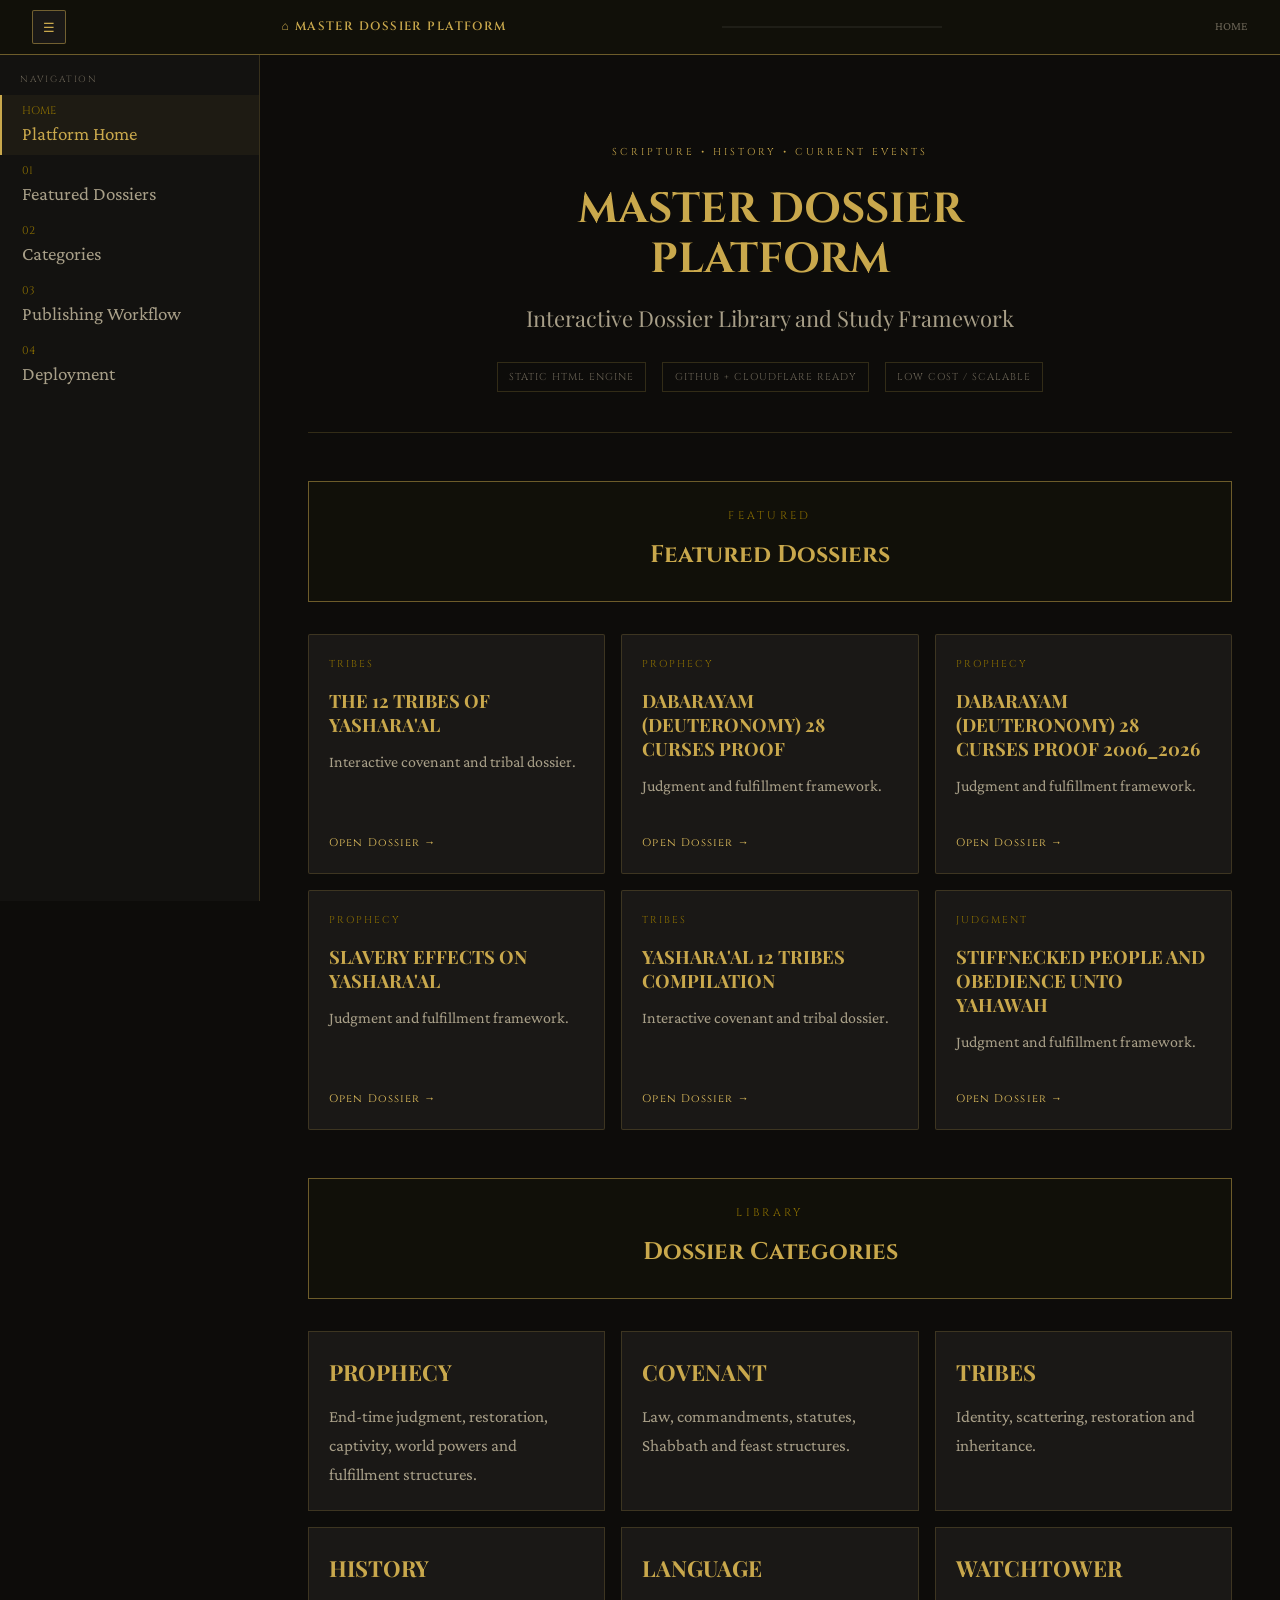
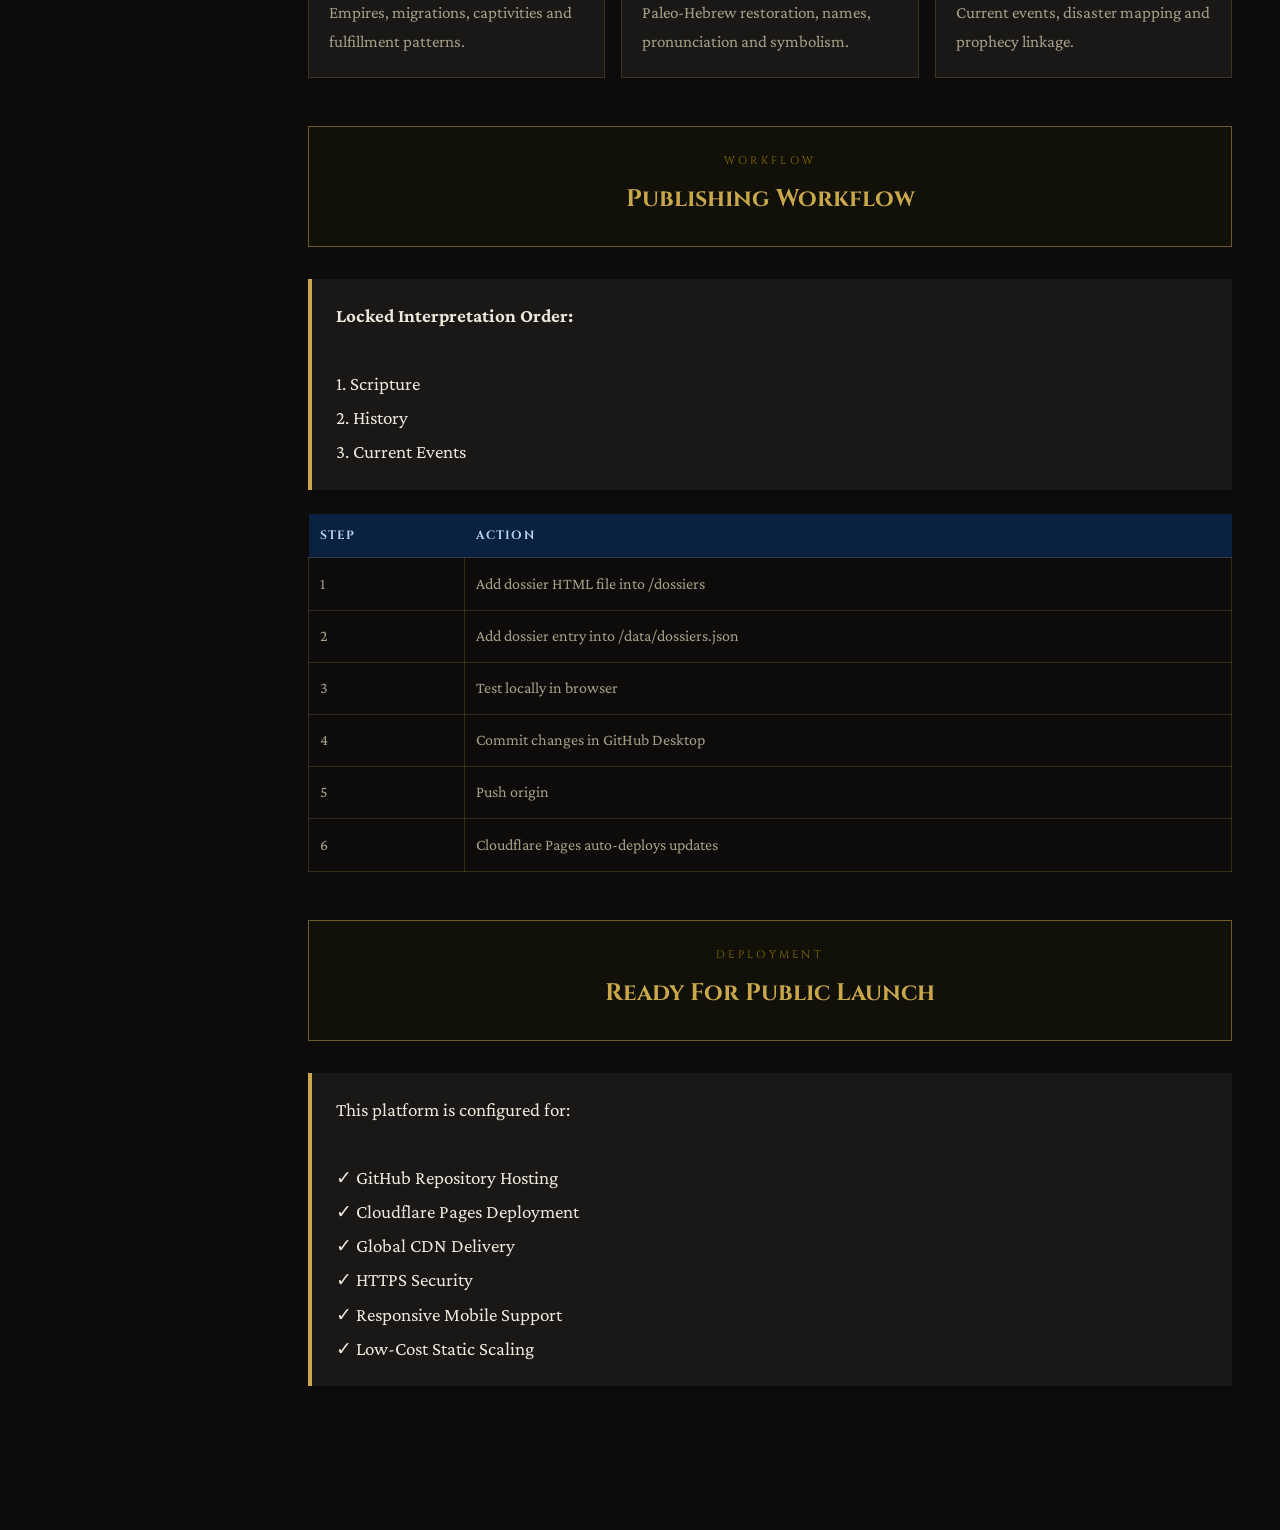
==== commit 174a4d7b: "Correcting path to files main.js to css/main.js and the same for main.css" ====
--- a/index.html
+++ b/index.html
@@ -5,7 +5,9 @@
   <meta name="viewport" content="width=device-width, initial-scale=1.0" />
   <title>MASTER DOSSIER PLATFORM</title>
 
-  <link href="https://fonts.googleapis.com/css2?family=Playfair+Display:wght@400;600;700&family=Crimson+Pro:wght@300;400;600&family=Cinzel:wght@400;600;700&display=swap" rel="stylesheet">
+  <link rel="preconnect" href="https://fonts.googleapis.com" />
+  <link rel="preconnect" href="https://fonts.gstatic.com" crossorigin />
+  <link href="https://fonts.googleapis.com/css2?family=Playfair+Display:wght@400;600;700&family=Crimson+Pro:wght@300;400;600&family=Cinzel:wght@400;600;700&display=swap" rel="stylesheet" />
 
   <link rel="stylesheet" href="css/main.css" />
 </head>
@@ -15,18 +17,16 @@
 <header class="site-header">
   <div class="site-header-inner">
 
-    <button class="sidebar-toggle" id="sidebarToggle">
-      ☰
+    <button class="sidebar-toggle" id="sidebarToggle" type="button" aria-label="Toggle navigation" aria-expanded="true">
+      <span aria-hidden="true">☰</span>
     </button>
 
-<a href="index.html"
-        class="site-title">
-
-        MASTER DOSSIER PLATFORM
-
-</a>
-
-    <div class="progress-bar-wrap">
+    <a href="#home" class="site-title home-button" id="homeButton" aria-label="Return to platform home">
+      <span class="home-button-icon" aria-hidden="true">⌂</span>
+      <span class="home-button-text">MASTER DOSSIER PLATFORM</span>
+    </a>
+
+    <div class="progress-bar-wrap" aria-hidden="true">
       <div class="progress-bar-fill" id="progressFill"></div>
     </div>
 
@@ -39,44 +39,41 @@
 
 <div class="layout" id="layout">
 
-  <!-- SIDEBAR -->
-  <nav class="sidebar" id="sidebar">
+  <nav class="sidebar" id="sidebar" aria-label="Platform navigation">
 
     <div class="nav-label">
       NAVIGATION
     </div>
 
-    <a class="nav-item active" onclick="scrollToAnchor('home')" id="nav-home">
+    <a class="nav-item active nav-home-button" href="#home" id="nav-home">
       <span class="nav-num">HOME</span>
       Platform Home
     </a>
 
-    <a class="nav-item" onclick="scrollToAnchor('featured')" id="nav-featured">
+    <a class="nav-item" href="#featured" id="nav-featured">
       <span class="nav-num">01</span>
       Featured Dossiers
     </a>
 
-    <a class="nav-item" onclick="scrollToAnchor('categories')" id="nav-categories">
+    <a class="nav-item" href="#categories" id="nav-categories">
       <span class="nav-num">02</span>
       Categories
     </a>
 
-    <a class="nav-item" onclick="scrollToAnchor('workflow')" id="nav-workflow">
+    <a class="nav-item" href="#workflow" id="nav-workflow">
       <span class="nav-num">03</span>
       Publishing Workflow
     </a>
 
-    <a class="nav-item" onclick="scrollToAnchor('deployment')" id="nav-deployment">
+    <a class="nav-item" href="#deployment" id="nav-deployment">
       <span class="nav-num">04</span>
       Deployment
     </a>
 
   </nav>
 
-  <!-- MAIN -->
   <main class="main" id="mainContent">
 
-    <!-- HERO -->
     <section class="title-block doc-section visible" id="home">
 
       <span class="dossier-eyebrow">
@@ -110,7 +107,6 @@
 
     </section>
 
-    <!-- FEATURED DOSSIERS -->
     <section class="doc-section visible" id="featured">
 
       <div class="section-divider">
@@ -125,12 +121,10 @@
 
       </div>
 
-      <!-- AUTO GENERATED DOSSIER CARDS -->
       <div class="card-grid" id="dossierGrid"></div>
 
     </section>
 
-    <!-- CATEGORIES -->
     <section class="doc-section" id="categories">
 
       <div class="section-divider">
@@ -199,7 +193,6 @@
 
     </section>
 
-    <!-- WORKFLOW -->
     <section class="doc-section" id="workflow">
 
       <div class="section-divider">
@@ -277,7 +270,6 @@
 
     </section>
 
-    <!-- DEPLOYMENT -->
     <section class="doc-section" id="deployment">
 
       <div class="section-divider">
@@ -317,11 +309,11 @@
 
 </div>
 
-<button class="scroll-top" id="scrollTopBtn">
+<button class="scroll-top" id="scrollTopBtn" type="button" aria-label="Scroll to top">
   ↑
 </button>
 
 <script src="js/main.js"></script>
 
 </body>
-</html>+</html>
--- a/css/main.css
+++ b/css/main.css
@@ -85,6 +85,10 @@
 
 .site-title {
 
+  text-decoration: none;
+
+  color: var(--gold);
+
   font-family: 'Cinzel', serif;
 
   font-size: 12px;
@@ -92,8 +96,11 @@
   font-weight: 600;
 
   letter-spacing: 0.12em;
-
-  color: var(--gold);
+}
+
+.site-title:hover {
+
+  color: var(--gold-bright);
 }
 
 .sidebar-toggle {
@@ -789,4 +796,39 @@
 
     display: none;
   }
+
+  /* =========================================
+   MASTER NAVIGATION
+========================================= */
+
+.master-nav {
+
+  position: sticky;
+
+  top: 0;
+
+  z-index: 999;
+
+  background: #111;
+
+  border-bottom: 1px solid #333;
+
+  padding: 12px 20px;
+}
+
+.master-nav a {
+
+  color: #C9A84C;
+
+  text-decoration: none;
+
+  font-weight: bold;
+
+  font-size: 14px;
+}
+
+.master-nav a:hover {
+
+  color: #E8C560;
+}
 }
